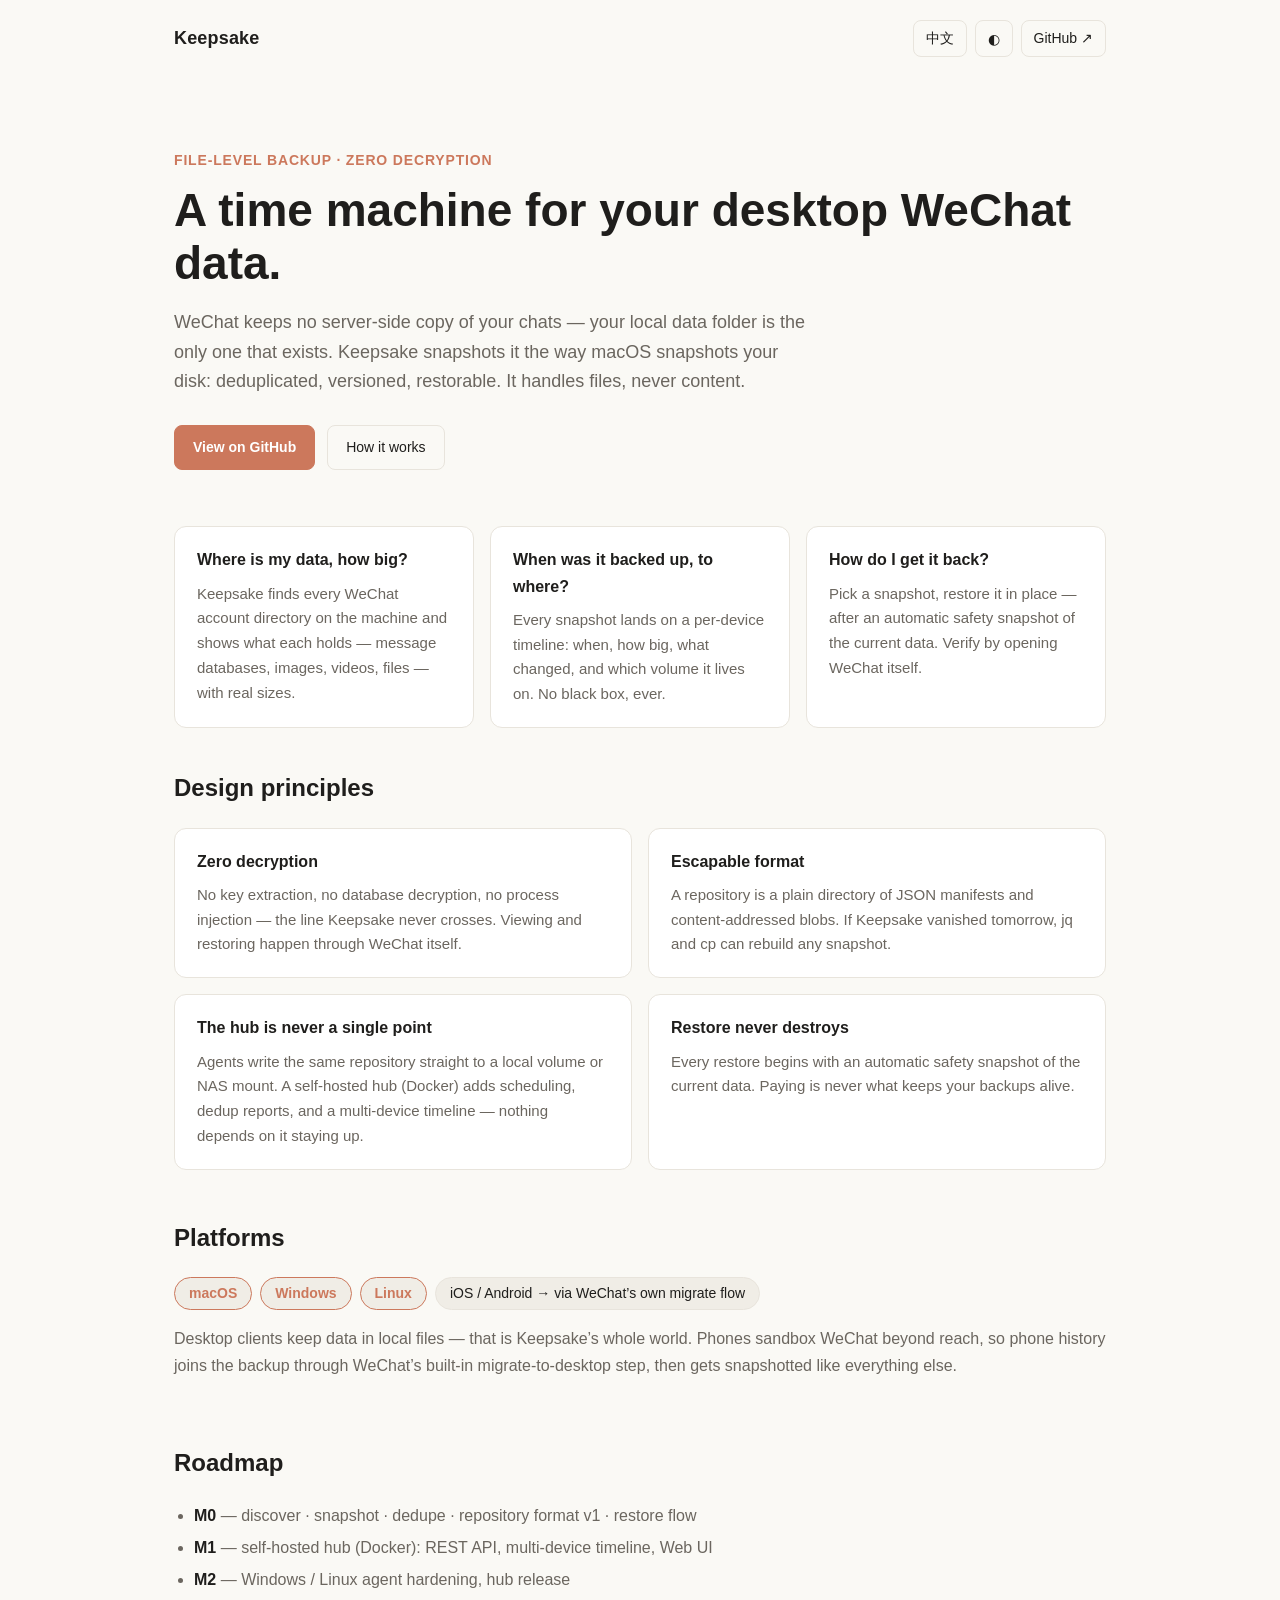
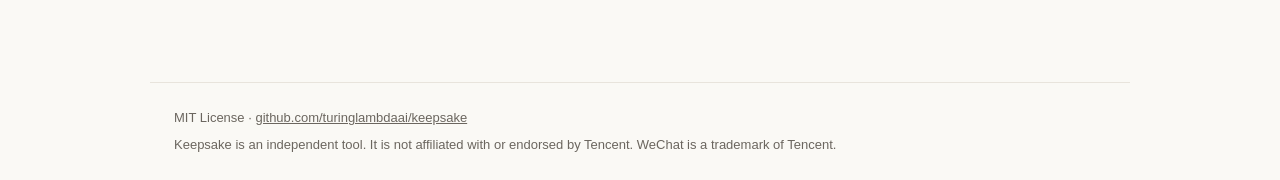
==== site/index.html @ c339af0c "M0 core: content-addressed snapshot engine, repo format v1, docs, site - Agent CLI: discover / snaps" ====
<!DOCTYPE html>
<html lang="en">
<head>
<meta charset="utf-8">
<meta name="viewport" content="width=device-width, initial-scale=1">
<title>Keepsake — a time machine for your desktop WeChat data</title>
<meta name="description" content="Snapshot, deduplicate, and restore your desktop WeChat data — file-level only, zero decryption. Self-hosted, escapable format.">
<link rel="stylesheet" href="styles.css">
<script>
  // Apply stored theme before first paint to avoid a flash.
  (function () {
    var t = localStorage.getItem('keepsake-theme');
    if (!t) t = matchMedia('(prefers-color-scheme: dark)').matches ? 'dark' : 'light';
    document.documentElement.dataset.theme = t;
    var l = localStorage.getItem('keepsake-lang');
    if (!l) l = (navigator.language || 'en').toLowerCase().startsWith('zh') ? 'zh' : 'en';
    document.documentElement.lang = l === 'zh' ? 'zh-CN' : 'en';
  })();
</script>
</head>
<body>
<header class="top">
  <div class="wordmark">Keepsake</div>
  <nav>
    <button class="ghost" id="lang-btn" aria-label="Switch language">中文</button>
    <button class="ghost" id="theme-btn" aria-label="Toggle theme">◐</button>
    <a class="ghost" href="https://github.com/turinglambdaai/keepsake" target="_blank" rel="noopener">GitHub ↗</a>
  </nav>
</header>

<main>
  <section class="hero">
    <p class="kicker" data-i18n="kicker">file-level backup · zero decryption</p>
    <h1 data-i18n="hero-title">A time machine for your desktop WeChat data.</h1>
    <p class="lede" data-i18n="hero-lede">
      WeChat keeps no server-side copy of your chats — your local data folder is
      the only one that exists. Keepsake snapshots it the way macOS snapshots your
      disk: deduplicated, versioned, restorable. It handles files, never content.
    </p>
    <div class="cta">
      <a class="primary" href="https://github.com/turinglambdaai/keepsake" data-i18n="cta-github">View on GitHub</a>
      <a class="secondary" href="#how" data-i18n="cta-how">How it works</a>
    </div>
  </section>

  <section class="grid three">
    <div class="card">
      <h3 data-i18n="q1-title">Where is my data, how big?</h3>
      <p data-i18n="q1-body">Keepsake finds every WeChat account directory on the machine and
      shows what each holds — message databases, images, videos, files — with real sizes.</p>
    </div>
    <div class="card">
      <h3 data-i18n="q2-title">When was it backed up, to where?</h3>
      <p data-i18n="q2-body">Every snapshot lands on a per-device timeline: when, how big,
      what changed, and which volume it lives on. No black box, ever.</p>
    </div>
    <div class="card">
      <h3 data-i18n="q3-title">How do I get it back?</h3>
      <p data-i18n="q3-body">Pick a snapshot, restore it in place — after an automatic safety
      snapshot of the current data. Verify by opening WeChat itself.</p>
    </div>
  </section>

  <section id="how" class="prose">
    <h2 data-i18n="principles-title">Design principles</h2>
    <div class="grid two">
      <div class="card">
        <h3 data-i18n="p1-title">Zero decryption</h3>
        <p data-i18n="p1-body">No key extraction, no database decryption, no process
        injection — the line Keepsake never crosses. Viewing and restoring happen
        through WeChat itself.</p>
      </div>
      <div class="card">
        <h3 data-i18n="p2-title">Escapable format</h3>
        <p data-i18n="p2-body">A repository is a plain directory of JSON manifests and
        content-addressed blobs. If Keepsake vanished tomorrow, <code>jq</code> and
        <code>cp</code> can rebuild any snapshot.</p>
      </div>
      <div class="card">
        <h3 data-i18n="p3-title">The hub is never a single point</h3>
        <p data-i18n="p3-body">Agents write the same repository straight to a local volume
        or NAS mount. A self-hosted hub (Docker) adds scheduling, dedup reports, and a
        multi-device timeline — nothing depends on it staying up.</p>
      </div>
      <div class="card">
        <h3 data-i18n="p4-title">Restore never destroys</h3>
        <p data-i18n="p4-body">Every restore begins with an automatic safety snapshot of
        the current data. Paying is never what keeps your backups alive.</p>
      </div>
    </div>
  </section>

  <section class="prose">
    <h2 data-i18n="platforms-title">Platforms</h2>
    <p class="platform-row">
      <span class="chip ok">macOS</span>
      <span class="chip ok">Windows</span>
      <span class="chip ok">Linux</span>
      <span class="chip" data-i18n="chip-phone">iOS / Android → via WeChat's own migrate flow</span>
    </p>
    <p class="muted" data-i18n="platforms-body">
      Desktop clients keep data in local files — that is Keepsake's whole world.
      Phones sandbox WeChat beyond reach, so phone history joins the backup through
      WeChat's built-in migrate-to-desktop step, then gets snapshotted like everything else.
    </p>
  </section>

  <section class="prose">
    <h2 data-i18n="roadmap-title">Roadmap</h2>
    <ul>
      <li><strong>M0</strong> — <span data-i18n="rm0">discover · snapshot · dedupe · repository format v1 · restore flow</span></li>
      <li><strong>M1</strong> — <span data-i18n="rm1">self-hosted hub (Docker): REST API, multi-device timeline, Web UI</span></li>
      <li><strong>M2</strong> — <span data-i18n="rm2">Windows / Linux agent hardening, hub release</span></li>
    </ul>
  </section>
</main>

<footer>
  <span>MIT License · <a href="https://github.com/turinglambdaai/keepsake">github.com/turinglambdaai/keepsake</a></span>
  <span data-i18n="footer-note">Keepsake is an independent tool. It is not affiliated with or endorsed by Tencent. WeChat is a trademark of Tencent.</span>
</footer>

<script>
(function () {
  var I18N = {
    en: {
      'kicker': 'file-level backup · zero decryption',
      'hero-title': 'A time machine for your desktop WeChat data.',
      'hero-lede': "WeChat keeps no server-side copy of your chats — your local data folder is the only one that exists. Keepsake snapshots it the way macOS snapshots your disk: deduplicated, versioned, restorable. It handles files, never content.",
      'cta-github': 'View on GitHub',
      'cta-how': 'How it works',
      'q1-title': 'Where is my data, how big?',
      'q1-body': 'Keepsake finds every WeChat account directory on the machine and shows what each holds — message databases, images, videos, files — with real sizes.',
      'q2-title': 'When was it backed up, to where?',
      'q2-body': 'Every snapshot lands on a per-device timeline: when, how big, what changed, and which volume it lives on. No black box, ever.',
      'q3-title': 'How do I get it back?',
      'q3-body': 'Pick a snapshot, restore it in place — after an automatic safety snapshot of the current data. Verify by opening WeChat itself.',
      'principles-title': 'Design principles',
      'p1-title': 'Zero decryption',
      'p1-body': 'No key extraction, no database decryption, no process injection — the line Keepsake never crosses. Viewing and restoring happen through WeChat itself.',
      'p2-title': 'Escapable format',
      'p2-body': 'A repository is a plain directory of JSON manifests and content-addressed blobs. If Keepsake vanished tomorrow, jq and cp can rebuild any snapshot.',
      'p3-title': 'The hub is never a single point',
      'p3-body': 'Agents write the same repository straight to a local volume or NAS mount. A self-hosted hub (Docker) adds scheduling, dedup reports, and a multi-device timeline — nothing depends on it staying up.',
      'p4-title': 'Restore never destroys',
      'p4-body': 'Every restore begins with an automatic safety snapshot of the current data. Paying is never what keeps your backups alive.',
      'platforms-title': 'Platforms',
      'chip-phone': 'iOS / Android → via WeChat\u2019s own migrate flow',
      'platforms-body': 'Desktop clients keep data in local files — that is Keepsake\u2019s whole world. Phones sandbox WeChat beyond reach, so phone history joins the backup through WeChat\u2019s built-in migrate-to-desktop step, then gets snapshotted like everything else.',
      'roadmap-title': 'Roadmap',
      'rm0': 'discover · snapshot · dedupe · repository format v1 · restore flow',
      'rm1': 'self-hosted hub (Docker): REST API, multi-device timeline, Web UI',
      'rm2': 'Windows / Linux agent hardening, hub release',
      'footer-note': 'Keepsake is an independent tool. It is not affiliated with or endorsed by Tencent. WeChat is a trademark of Tencent.'
    },
    zh: {
      'kicker': '文件级备份 · 零解密',
      'hero-title': '桌面微信数据的时光机。',
      'hero-lede': '微信不在服务器上保存聊天记录——你本地的数据目录就是世上唯一一份。Keepsake 像 macOS 给磁盘拍快照那样给它拍快照：去重、多版本、可恢复。只处理文件，不碰内容。',
      'cta-github': '前往 GitHub',
      'cta-how': '工作原理',
      'q1-title': '数据在哪、有多大？',
      'q1-body': 'Keepsake 找到本机每一个微信账号目录，告诉你各有什么——消息库、图片、视频、文件——和真实大小。',
      'q2-title': '备份了吗、到哪了？',
      'q2-body': '每份快照落在按设备划分的时间线上：何时、多大、变了什么、存在哪块盘。永远是明账。',
      'q3-title': '怎么找回来？',
      'q3-body': '选一份快照原位恢复——动手前自动先给当前数据拍一份保险快照。恢复结果打开微信本体验收。',
      'principles-title': '设计原则',
      'p1-title': '零解密',
      'p1-body': '不提取密钥、不解密数据库、不注入进程——这条线永远不碰。查看与恢复都走微信本体。',
      'p2-title': '可逃生的格式',
      'p2-body': '仓库就是一个平铺目录：JSON manifest + 内容寻址的 blob。就算项目明天消失，jq 和 cp 也能拼回任何一份快照。',
      'p3-title': 'Hub 永远不是单点',
      'p3-body': 'Agent 可以把同样的仓库直接写到本地卷或 NAS 挂载；自托管 hub（Docker）只增加调度、去重报告和多设备时间线——什么都不依赖它活着。',
      'p4-title': '恢复永不破坏',
      'p4-body': '每次恢复都以当前数据的自动保险快照开场。付费从来不是备份活着的前提。',
      'platforms-title': '平台',
      'chip-phone': 'iOS / Android → 经微信自带迁移进入桌面端',
      'platforms-body': '桌面版微信的数据在本地文件里——这就是 Keepsake 的全部世界。手机端被沙盒锁住够不着：手机历史通过微信自带的「迁移到电脑」进入桌面端，再被同样地快照。',
      'roadmap-title': '路线图',
      'rm0': '发现 · 快照 · 去重 · 仓库格式 v1 · 恢复流',
      'rm1': '自托管 hub（Docker）：REST API、多设备时间线、Web UI',
      'rm2': 'Windows / Linux agent 加固、hub 发布',
      'footer-note': 'Keepsake 是独立工具，与腾讯无关、未获其认可。WeChat 是腾讯的商标。'
    }
  };

  function setLang(lang) {
    document.documentElement.lang = lang === 'zh' ? 'zh-CN' : 'en';
    var dict = I18N[lang];
    document.querySelectorAll('[data-i18n]').forEach(function (el) {
      var key = el.getAttribute('data-i18n');
      if (dict[key]) el.textContent = dict[key];
    });
    document.getElementById('lang-btn').textContent = lang === 'zh' ? 'EN' : '中文';
    localStorage.setItem('keepsake-lang', lang);
  }

  document.getElementById('lang-btn').addEventListener('click', function () {
    setLang(document.documentElement.lang === 'zh-CN' ? 'en' : 'zh');
  });

  document.getElementById('theme-btn').addEventListener('click', function () {
    var next = document.documentElement.dataset.theme === 'dark' ? 'light' : 'dark';
    document.documentElement.dataset.theme = next;
    localStorage.setItem('keepsake-theme', next);
  });

  setLang(document.documentElement.lang === 'zh-CN' ? 'zh' : 'en');
})();
</script>
</body>
</html>
---- site/styles.css ----
/* Keepsake — Anthropic-inspired warm palette, light & dark, zero dependencies. */
:root {
  --bg: #faf9f5;
  --bg-card: #ffffff;
  --text: #1f1e1c;
  --muted: #6b665f;
  --accent: #cc785c;
  --accent-ink: #ffffff;
  --border: #e8e4dc;
  --chip-bg: #f0ede6;
}
:root[data-theme="dark"] {
  --bg: #1b1a18;
  --bg-card: #24221f;
  --text: #ece9e2;
  --muted: #a6a099;
  --accent: #d08a6e;
  --accent-ink: #1b1a18;
  --border: #35322d;
  --chip-bg: #2e2b27;
}

* { box-sizing: border-box; }
html { scroll-behavior: smooth; }
body {
  margin: 0;
  background: var(--bg);
  color: var(--text);
  font: 16px/1.65 ui-sans-serif, -apple-system, "PingFang SC", "Segoe UI", sans-serif;
  -webkit-font-smoothing: antialiased;
}
main { max-width: 980px; margin: 0 auto; padding: 0 24px 64px; }

.top {
  max-width: 980px;
  margin: 0 auto;
  padding: 20px 24px;
  display: flex;
  justify-content: space-between;
  align-items: center;
}
.wordmark { font-weight: 700; letter-spacing: 0.01em; font-size: 18px; }
.top nav { display: flex; gap: 8px; }

.ghost, .primary, .secondary {
  border-radius: 8px;
  text-decoration: none;
  font-size: 14px;
  cursor: pointer;
}
.ghost {
  border: 1px solid var(--border);
  background: transparent;
  color: var(--text);
  padding: 6px 12px;
}
.ghost:hover { background: var(--chip-bg); }

.hero { padding: 72px 0 56px; }
.kicker {
  color: var(--accent);
  font-weight: 600;
  font-size: 14px;
  letter-spacing: 0.06em;
  text-transform: uppercase;
  margin: 0 0 12px;
}
h1 { font-size: clamp(32px, 5vw, 46px); line-height: 1.15; margin: 0 0 18px; }
.lede { max-width: 640px; font-size: 18px; color: var(--muted); margin: 0 0 28px; }
.cta { display: flex; gap: 12px; flex-wrap: wrap; }
.primary {
  background: var(--accent);
  color: var(--accent-ink);
  border: 1px solid var(--accent);
  padding: 10px 18px;
  font-weight: 600;
}
.secondary {
  border: 1px solid var(--border);
  color: var(--text);
  padding: 10px 18px;
}
.secondary:hover { background: var(--chip-bg); }

.grid { display: grid; gap: 16px; }
.three { grid-template-columns: repeat(auto-fit, minmax(260px, 1fr)); }
.two { grid-template-columns: repeat(auto-fit, minmax(320px, 1fr)); }

.card {
  background: var(--bg-card);
  border: 1px solid var(--border);
  border-radius: 12px;
  padding: 20px 22px;
}
.card h3 { margin: 0 0 8px; font-size: 16px; }
.card p { margin: 0; color: var(--muted); font-size: 15px; }

.prose { padding: 40px 0 8px; }
.prose h2 { font-size: 24px; margin: 0 0 20px; }
.prose ul { padding-left: 20px; }
.prose li { margin: 6px 0; color: var(--muted); }
.prose li strong { color: var(--text); }
code {
  background: var(--chip-bg);
  border-radius: 4px;
  padding: 1px 5px;
  font-size: 0.9em;
}

.platform-row { display: flex; gap: 8px; flex-wrap: wrap; margin: 0 0 12px; }
.chip {
  border: 1px solid var(--border);
  background: var(--chip-bg);
  border-radius: 999px;
  padding: 4px 14px;
  font-size: 14px;
}
.chip.ok { border-color: var(--accent); color: var(--accent); font-weight: 600; }
.muted { color: var(--muted); }

footer {
  max-width: 980px;
  margin: 0 auto;
  padding: 24px;
  border-top: 1px solid var(--border);
  display: flex;
  flex-direction: column;
  gap: 6px;
  color: var(--muted);
  font-size: 13px;
}
footer a { color: inherit; }
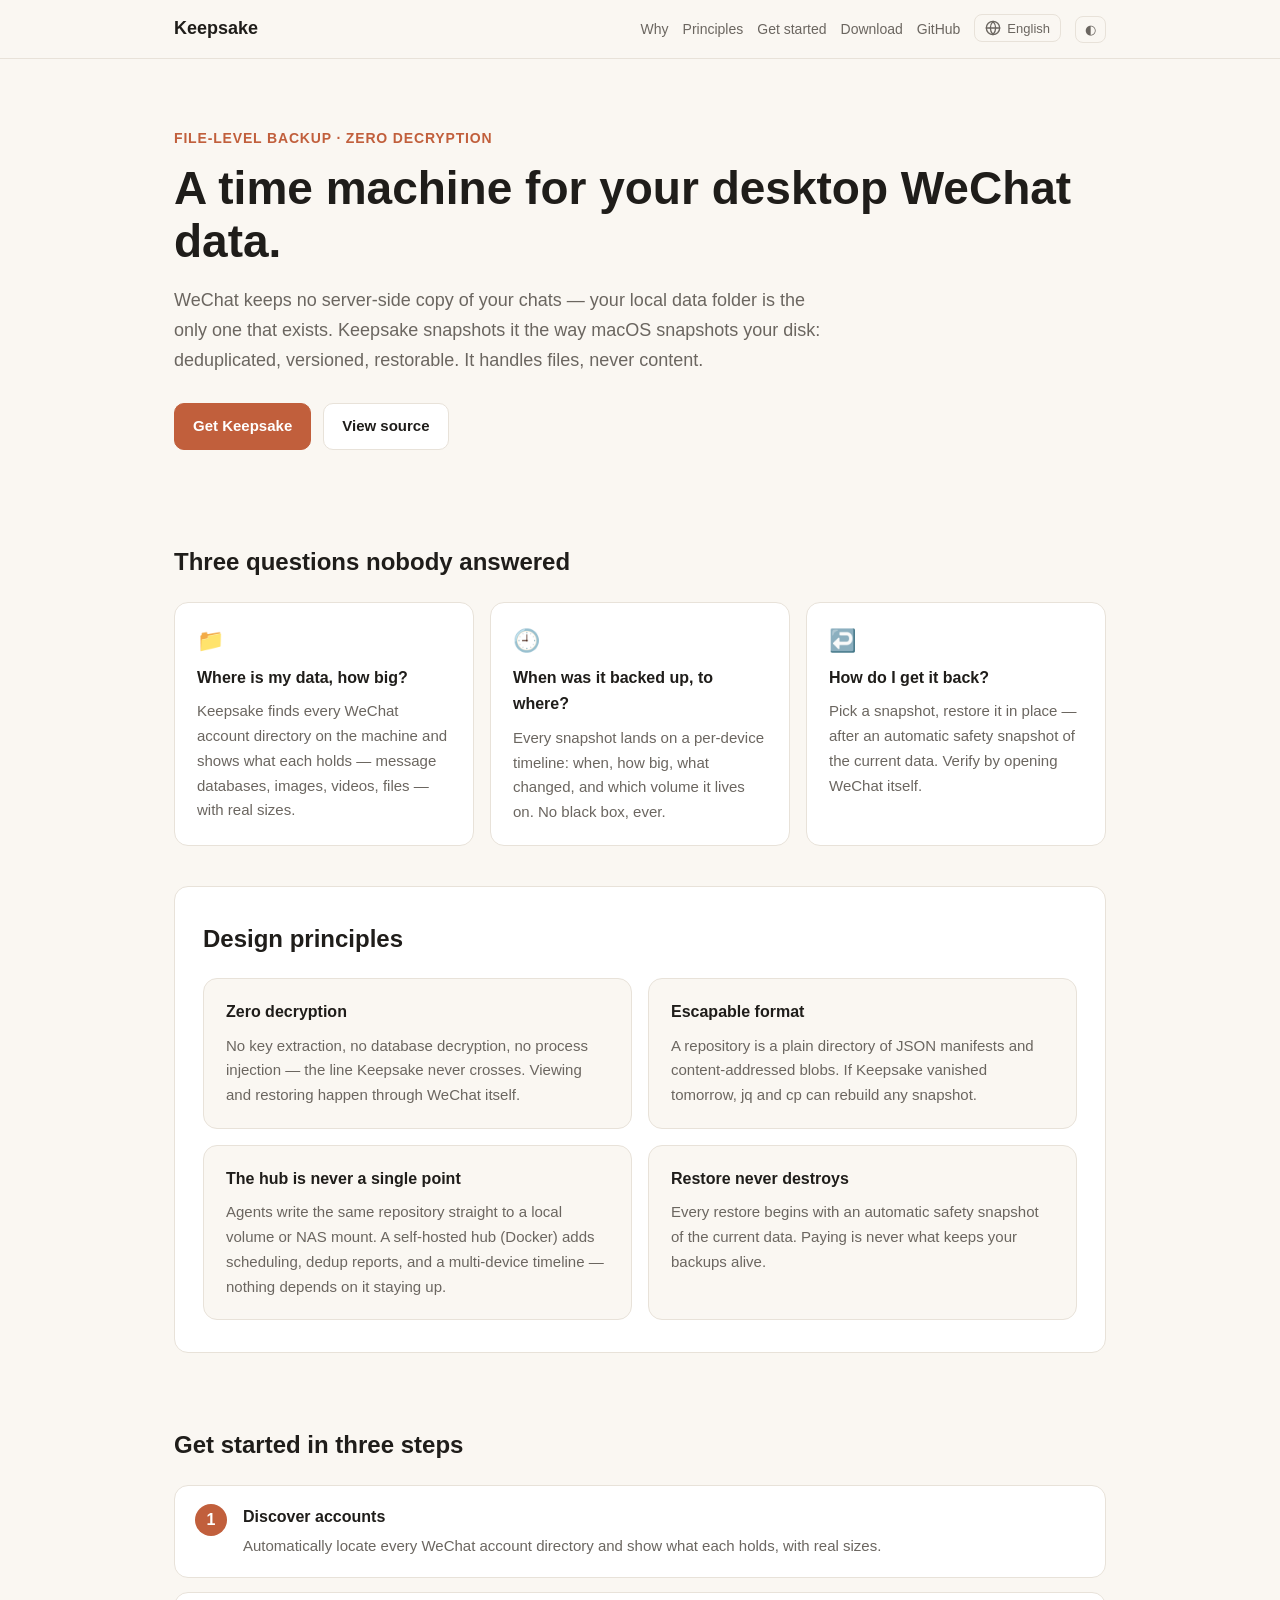
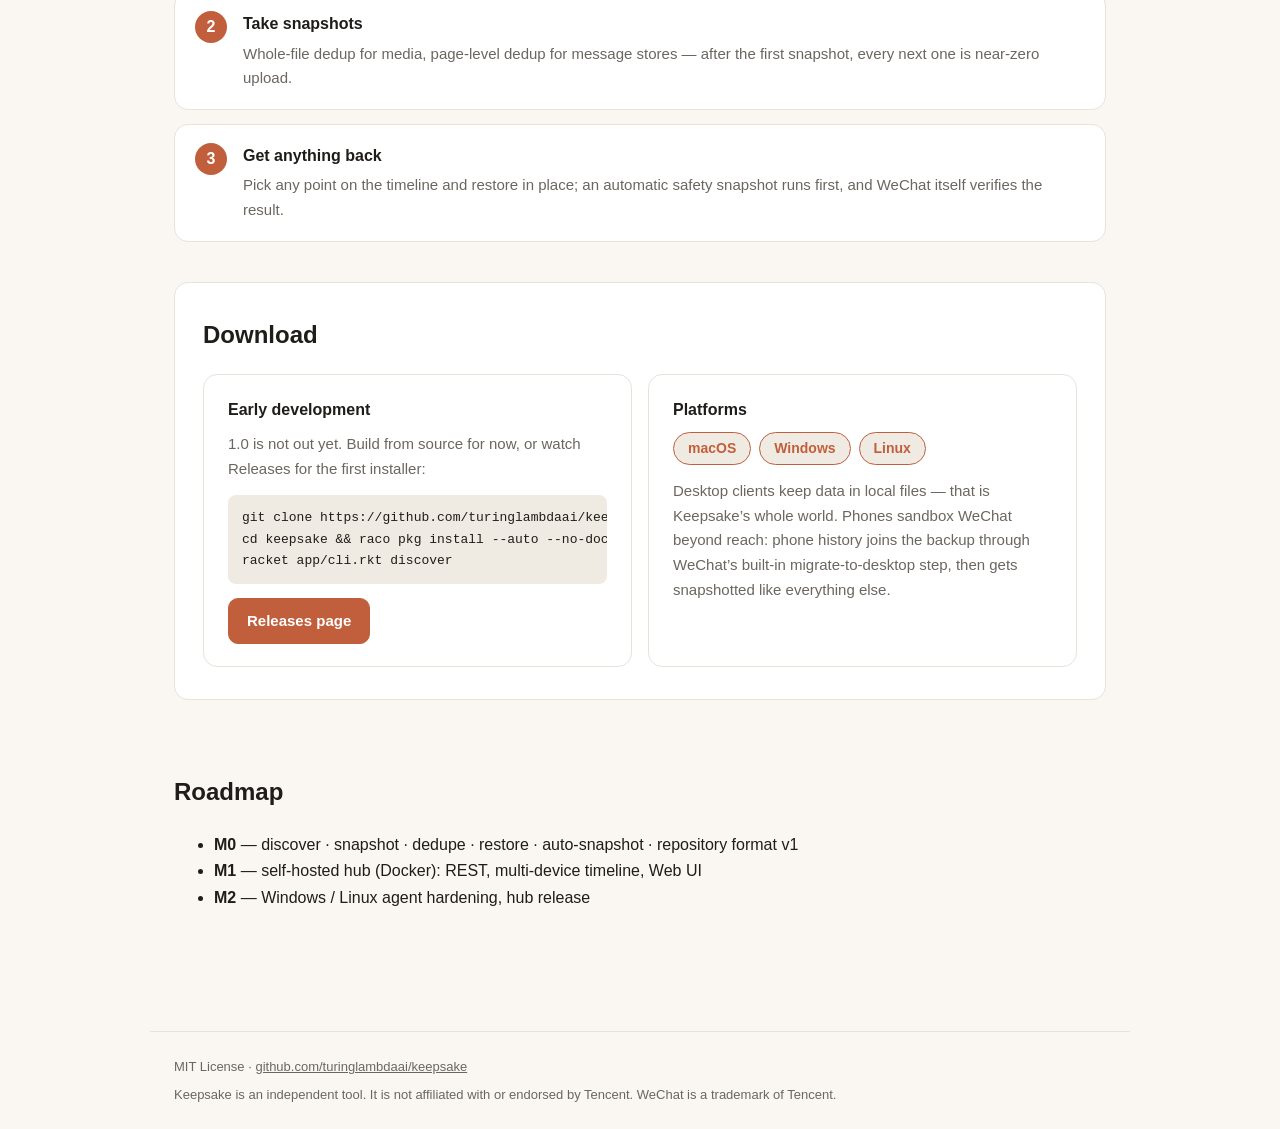
==== commit b4d87181: "Site: align with the product-line homepage convention Learned from payback/podlens: top nav with anc" ====
--- a/site/index.html
+++ b/site/index.html
@@ -1,134 +1,183 @@
 <!DOCTYPE html>
-<html lang="en">
+<html lang="zh">
 <head>
 <meta charset="utf-8">
 <meta name="viewport" content="width=device-width, initial-scale=1">
-<title>Keepsake — a time machine for your desktop WeChat data</title>
-<meta name="description" content="Snapshot, deduplicate, and restore your desktop WeChat data — file-level only, zero decryption. Self-hosted, escapable format.">
+<title>Keepsake — 桌面微信数据的时光机</title>
+<meta name="description" content="Keepsake: 给微信账号目录拍内容寻址的增量快照，任意时点一键恢复。零解密、只碰文件，查看与恢复走微信本体。macOS / Windows / Linux。">
 <link rel="stylesheet" href="styles.css">
 <script>
-  // Apply stored theme before first paint to avoid a flash.
   (function () {
     var t = localStorage.getItem('keepsake-theme');
     if (!t) t = matchMedia('(prefers-color-scheme: dark)').matches ? 'dark' : 'light';
     document.documentElement.dataset.theme = t;
     var l = localStorage.getItem('keepsake-lang');
-    if (!l) l = (navigator.language || 'en').toLowerCase().startsWith('zh') ? 'zh' : 'en';
+    if (!l) l = (navigator.language || 'zh').toLowerCase().startsWith('zh') ? 'zh' : 'en';
     document.documentElement.lang = l === 'zh' ? 'zh-CN' : 'en';
   })();
 </script>
 </head>
 <body>
-<header class="top">
-  <div class="wordmark">Keepsake</div>
-  <nav>
-    <button class="ghost" id="lang-btn" aria-label="Switch language">中文</button>
-    <button class="ghost" id="theme-btn" aria-label="Toggle theme">◐</button>
-    <a class="ghost" href="https://github.com/turinglambdaai/keepsake" target="_blank" rel="noopener">GitHub ↗</a>
-  </nav>
+<header class="nav">
+  <div class="nav-inner">
+    <a class="brand" href="#">Keepsake</a>
+    <nav class="nav-links">
+      <a href="#questions" data-i18n="nav.questions">为什么需要</a>
+      <a href="#principles" data-i18n="nav.principles">设计原则</a>
+      <a href="#start" data-i18n="nav.start">三步开始</a>
+      <a href="#download" data-i18n="nav.download">下载</a>
+      <a href="https://github.com/turinglambdaai/keepsake" data-i18n="nav.github">GitHub</a>
+      <div class="lang-dropdown-wrapper">
+        <button class="lang-btn" type="button" aria-label="Switch language">
+          <svg width="16" height="16" viewBox="0 0 24 24" fill="none" stroke="currentColor" stroke-width="2" stroke-linecap="round" stroke-linejoin="round"><circle cx="12" cy="12" r="10"></circle><line x1="2" y1="12" x2="22" y2="12"></line><path d="M12 2a15.3 15.3 0 0 1 4 10 15.3 15.3 0 0 1-4 10 15.3 15.3 0 0 1-4-10 15.3 15.3 0 0 1 4-10z"></path></svg>
+          <span id="current-lang-label">English</span>
+        </button>
+        <ul class="lang-menu">
+          <li onclick="setLanguage('en')">English</li>
+          <li onclick="setLanguage('zh')">简体中文</li>
+        </ul>
+      </div>
+      <button class="theme-btn" id="theme-btn" aria-label="Toggle theme">◐</button>
+    </nav>
+  </div>
 </header>
 
 <main>
   <section class="hero">
-    <p class="kicker" data-i18n="kicker">file-level backup · zero decryption</p>
-    <h1 data-i18n="hero-title">A time machine for your desktop WeChat data.</h1>
+    <p class="kicker" data-i18n="kicker">文件级备份 · 零解密</p>
+    <h1 data-i18n="hero-title">桌面微信数据的时光机。</h1>
     <p class="lede" data-i18n="hero-lede">
-      WeChat keeps no server-side copy of your chats — your local data folder is
-      the only one that exists. Keepsake snapshots it the way macOS snapshots your
-      disk: deduplicated, versioned, restorable. It handles files, never content.
+      微信不在服务器上保存聊天记录——你本地的数据目录就是世上唯一一份。
+      Keepsake 像 macOS 给磁盘拍快照那样给它拍快照：去重、多版本、可恢复。
+      只处理文件，不碰内容。
     </p>
     <div class="cta">
-      <a class="primary" href="https://github.com/turinglambdaai/keepsake" data-i18n="cta-github">View on GitHub</a>
-      <a class="secondary" href="#how" data-i18n="cta-how">How it works</a>
-    </div>
-  </section>
-
-  <section class="grid three">
-    <div class="card">
-      <h3 data-i18n="q1-title">Where is my data, how big?</h3>
-      <p data-i18n="q1-body">Keepsake finds every WeChat account directory on the machine and
-      shows what each holds — message databases, images, videos, files — with real sizes.</p>
-    </div>
-    <div class="card">
-      <h3 data-i18n="q2-title">When was it backed up, to where?</h3>
-      <p data-i18n="q2-body">Every snapshot lands on a per-device timeline: when, how big,
-      what changed, and which volume it lives on. No black box, ever.</p>
-    </div>
-    <div class="card">
-      <h3 data-i18n="q3-title">How do I get it back?</h3>
-      <p data-i18n="q3-body">Pick a snapshot, restore it in place — after an automatic safety
-      snapshot of the current data. Verify by opening WeChat itself.</p>
-    </div>
-  </section>
-
-  <section id="how" class="prose">
-    <h2 data-i18n="principles-title">Design principles</h2>
+      <a class="btn btn-primary" href="#download" data-i18n="hero.download">获取 Keepsake</a>
+      <a class="btn btn-secondary" href="https://github.com/turinglambdaai/keepsake" data-i18n="hero.source">查看源码</a>
+    </div>
+  </section>
+
+  <section id="questions" class="section">
+    <h2 data-i18n="questions-title">三个一直没人回答的问题</h2>
+    <div class="grid three">
+      <div class="card">
+        <div class="card-icon">📁</div>
+        <h3 data-i18n="q1-title">数据在哪、有多大？</h3>
+        <p data-i18n="q1-body">Keepsake 找到本机每一个微信账号目录，告诉你各有什么——消息库、图片、视频、文件——和真实大小。</p>
+      </div>
+      <div class="card">
+        <div class="card-icon">🕘</div>
+        <h3 data-i18n="q2-title">备份了吗、到哪了？</h3>
+        <p data-i18n="q2-body">每份快照落在按设备划分的时间线上：何时、多大、变了什么、存在哪块盘。永远是明账。</p>
+      </div>
+      <div class="card">
+        <div class="card-icon">↩️</div>
+        <h3 data-i18n="q3-title">怎么找回来？</h3>
+        <p data-i18n="q3-body">选一份快照原位恢复——动手前自动先给当前数据拍一份保险快照。恢复结果打开微信本体验收。</p>
+      </div>
+    </div>
+  </section>
+
+  <section id="principles" class="section alt">
+    <h2 data-i18n="principles-title">设计原则</h2>
     <div class="grid two">
       <div class="card">
-        <h3 data-i18n="p1-title">Zero decryption</h3>
-        <p data-i18n="p1-body">No key extraction, no database decryption, no process
-        injection — the line Keepsake never crosses. Viewing and restoring happen
-        through WeChat itself.</p>
-      </div>
-      <div class="card">
-        <h3 data-i18n="p2-title">Escapable format</h3>
-        <p data-i18n="p2-body">A repository is a plain directory of JSON manifests and
-        content-addressed blobs. If Keepsake vanished tomorrow, <code>jq</code> and
-        <code>cp</code> can rebuild any snapshot.</p>
-      </div>
-      <div class="card">
-        <h3 data-i18n="p3-title">The hub is never a single point</h3>
-        <p data-i18n="p3-body">Agents write the same repository straight to a local volume
-        or NAS mount. A self-hosted hub (Docker) adds scheduling, dedup reports, and a
-        multi-device timeline — nothing depends on it staying up.</p>
-      </div>
-      <div class="card">
-        <h3 data-i18n="p4-title">Restore never destroys</h3>
-        <p data-i18n="p4-body">Every restore begins with an automatic safety snapshot of
-        the current data. Paying is never what keeps your backups alive.</p>
-      </div>
-    </div>
-  </section>
-
-  <section class="prose">
-    <h2 data-i18n="platforms-title">Platforms</h2>
-    <p class="platform-row">
-      <span class="chip ok">macOS</span>
-      <span class="chip ok">Windows</span>
-      <span class="chip ok">Linux</span>
-      <span class="chip" data-i18n="chip-phone">iOS / Android → via WeChat's own migrate flow</span>
-    </p>
-    <p class="muted" data-i18n="platforms-body">
-      Desktop clients keep data in local files — that is Keepsake's whole world.
-      Phones sandbox WeChat beyond reach, so phone history joins the backup through
-      WeChat's built-in migrate-to-desktop step, then gets snapshotted like everything else.
-    </p>
-  </section>
-
-  <section class="prose">
-    <h2 data-i18n="roadmap-title">Roadmap</h2>
+        <h3 data-i18n="p1-title">零解密</h3>
+        <p data-i18n="p1-body">不提取密钥、不解密数据库、不注入进程——这条线永远不碰。查看与恢复都走微信本体。</p>
+      </div>
+      <div class="card">
+        <h3 data-i18n="p2-title">可逃生的格式</h3>
+        <p data-i18n="p2-body">仓库就是一个平铺目录：JSON manifest + 内容寻址的 blob。就算项目明天消失，jq 和 cp 也能拼回任何一份快照。</p>
+      </div>
+      <div class="card">
+        <h3 data-i18n="p3-title">Hub 永远不是单点</h3>
+        <p data-i18n="p3-body">Agent 可以把同样的仓库直接写到本地卷或 NAS 挂载；自托管 hub（Docker）只增加调度、去重报告和多设备时间线——什么都不依赖它活着。</p>
+      </div>
+      <div class="card">
+        <h3 data-i18n="p4-title">恢复永不破坏</h3>
+        <p data-i18n="p4-body">每次恢复都以当前数据的自动保险快照开场。付费从来不是备份活着的前提。</p>
+      </div>
+    </div>
+  </section>
+
+  <section id="start" class="section">
+    <h2 data-i18n="start-title">三步开始</h2>
+    <div class="steps">
+      <div class="step">
+        <div class="step-num">1</div>
+        <div>
+          <h3 data-i18n="s1-title">发现账号</h3>
+          <p data-i18n="s1-body">自动定位本机所有微信账号目录，列出各自的数据构成与真实大小。</p>
+        </div>
+      </div>
+      <div class="step">
+        <div class="step-num">2</div>
+        <div>
+          <h3 data-i18n="s2-title">拍快照</h3>
+          <p data-i18n="s2-body">媒体整文件去重、消息库按页去重——第一次之后，每次快照近乎零上传。</p>
+        </div>
+      </div>
+      <div class="step">
+        <div class="step-num">3</div>
+        <div>
+          <h3 data-i18n="s3-title">随时找回</h3>
+          <p data-i18n="s3-body">从时间线选任意时点一键恢复；恢复前自动保险，打开微信即可验收。</p>
+        </div>
+      </div>
+    </div>
+  </section>
+
+  <section id="download" class="section alt">
+    <h2 data-i18n="download-title">下载</h2>
+    <div class="dl-grid">
+      <div class="dl-card">
+        <h3 data-i18n="dl-soon-title">早期开发中</h3>
+        <p data-i18n="dl-soon-body">1.0 尚未发布。先从源码构建，或 Watch Releases 等首个安装包：</p>
+        <div class="code">git clone https://github.com/turinglambdaai/keepsake
+cd keepsake && raco pkg install --auto --no-docs crypto
+racket app/cli.rkt discover</div>
+        <a class="btn btn-primary" href="https://github.com/turinglambdaai/keepsake/releases" data-i18n="dl-releases">Releases 页面</a>
+      </div>
+      <div class="dl-card">
+        <h3 data-i18n="dl-platforms-title">平台</h3>
+        <p class="platform-row">
+          <span class="chip ok">macOS</span>
+          <span class="chip ok">Windows</span>
+          <span class="chip ok">Linux</span>
+        </p>
+        <p class="muted" data-i18n="dl-platforms-body">
+          手机端被平台沙盒锁住：手机历史通过微信自带的「迁移到电脑」进入桌面端后，再被快照覆盖。
+        </p>
+      </div>
+    </div>
+  </section>
+
+  <section class="section">
+    <h2 data-i18n="roadmap-title">路线图</h2>
     <ul>
-      <li><strong>M0</strong> — <span data-i18n="rm0">discover · snapshot · dedupe · repository format v1 · restore flow</span></li>
-      <li><strong>M1</strong> — <span data-i18n="rm1">self-hosted hub (Docker): REST API, multi-device timeline, Web UI</span></li>
-      <li><strong>M2</strong> — <span data-i18n="rm2">Windows / Linux agent hardening, hub release</span></li>
+      <li><strong>M0</strong> — <span data-i18n="rm0">发现 · 快照 · 去重 · 恢复 · 自动快照 · 仓库格式 v1</span></li>
+      <li><strong>M1</strong> — <span data-i18n="rm1">自托管 hub（Docker）：REST、多设备时间线、Web UI</span></li>
+      <li><strong>M2</strong> — <span data-i18n="rm2">Windows / Linux agent 加固、hub 发布</span></li>
     </ul>
   </section>
 </main>
 
 <footer>
   <span>MIT License · <a href="https://github.com/turinglambdaai/keepsake">github.com/turinglambdaai/keepsake</a></span>
-  <span data-i18n="footer-note">Keepsake is an independent tool. It is not affiliated with or endorsed by Tencent. WeChat is a trademark of Tencent.</span>
+  <span data-i18n="footer-note">Keepsake 是独立工具，与腾讯无关、未获其认可。WeChat 是腾讯的商标。</span>
 </footer>
 
 <script>
 (function () {
   var I18N = {
     en: {
+      'nav.questions': 'Why', 'nav.principles': 'Principles', 'nav.start': 'Get started',
+      'nav.download': 'Download', 'nav.github': 'GitHub',
       'kicker': 'file-level backup · zero decryption',
       'hero-title': 'A time machine for your desktop WeChat data.',
       'hero-lede': "WeChat keeps no server-side copy of your chats — your local data folder is the only one that exists. Keepsake snapshots it the way macOS snapshots your disk: deduplicated, versioned, restorable. It handles files, never content.",
-      'cta-github': 'View on GitHub',
-      'cta-how': 'How it works',
+      'hero.download': 'Get Keepsake', 'hero.source': 'View source',
+      'questions-title': 'Three questions nobody answered',
       'q1-title': 'Where is my data, how big?',
       'q1-body': 'Keepsake finds every WeChat account directory on the machine and shows what each holds — message databases, images, videos, files — with real sizes.',
       'q2-title': 'When was it backed up, to where?',
@@ -144,21 +193,33 @@
       'p3-body': 'Agents write the same repository straight to a local volume or NAS mount. A self-hosted hub (Docker) adds scheduling, dedup reports, and a multi-device timeline — nothing depends on it staying up.',
       'p4-title': 'Restore never destroys',
       'p4-body': 'Every restore begins with an automatic safety snapshot of the current data. Paying is never what keeps your backups alive.',
-      'platforms-title': 'Platforms',
-      'chip-phone': 'iOS / Android → via WeChat\u2019s own migrate flow',
-      'platforms-body': 'Desktop clients keep data in local files — that is Keepsake\u2019s whole world. Phones sandbox WeChat beyond reach, so phone history joins the backup through WeChat\u2019s built-in migrate-to-desktop step, then gets snapshotted like everything else.',
+      'start-title': 'Get started in three steps',
+      's1-title': 'Discover accounts',
+      's1-body': 'Automatically locate every WeChat account directory and show what each holds, with real sizes.',
+      's2-title': 'Take snapshots',
+      's2-body': 'Whole-file dedup for media, page-level dedup for message stores — after the first snapshot, every next one is near-zero upload.',
+      's3-title': 'Get anything back',
+      's3-body': 'Pick any point on the timeline and restore in place; an automatic safety snapshot runs first, and WeChat itself verifies the result.',
+      'download-title': 'Download',
+      'dl-soon-title': 'Early development',
+      'dl-soon-body': '1.0 is not out yet. Build from source for now, or watch Releases for the first installer:',
+      'dl-releases': 'Releases page',
+      'dl-platforms-title': 'Platforms',
+      'dl-platforms-body': 'Desktop clients keep data in local files — that is Keepsake\u2019s whole world. Phones sandbox WeChat beyond reach: phone history joins the backup through WeChat\u2019s built-in migrate-to-desktop step, then gets snapshotted like everything else.',
       'roadmap-title': 'Roadmap',
-      'rm0': 'discover · snapshot · dedupe · repository format v1 · restore flow',
-      'rm1': 'self-hosted hub (Docker): REST API, multi-device timeline, Web UI',
+      'rm0': 'discover · snapshot · dedupe · restore · auto-snapshot · repository format v1',
+      'rm1': 'self-hosted hub (Docker): REST, multi-device timeline, Web UI',
       'rm2': 'Windows / Linux agent hardening, hub release',
       'footer-note': 'Keepsake is an independent tool. It is not affiliated with or endorsed by Tencent. WeChat is a trademark of Tencent.'
     },
     zh: {
+      'nav.questions': '为什么需要', 'nav.principles': '设计原则', 'nav.start': '三步开始',
+      'nav.download': '下载', 'nav.github': 'GitHub',
       'kicker': '文件级备份 · 零解密',
       'hero-title': '桌面微信数据的时光机。',
       'hero-lede': '微信不在服务器上保存聊天记录——你本地的数据目录就是世上唯一一份。Keepsake 像 macOS 给磁盘拍快照那样给它拍快照：去重、多版本、可恢复。只处理文件，不碰内容。',
-      'cta-github': '前往 GitHub',
-      'cta-how': '工作原理',
+      'hero.download': '获取 Keepsake', 'hero.source': '查看源码',
+      'questions-title': '三个一直没人回答的问题',
       'q1-title': '数据在哪、有多大？',
       'q1-body': 'Keepsake 找到本机每一个微信账号目录，告诉你各有什么——消息库、图片、视频、文件——和真实大小。',
       'q2-title': '备份了吗、到哪了？',
@@ -174,12 +235,22 @@
       'p3-body': 'Agent 可以把同样的仓库直接写到本地卷或 NAS 挂载；自托管 hub（Docker）只增加调度、去重报告和多设备时间线——什么都不依赖它活着。',
       'p4-title': '恢复永不破坏',
       'p4-body': '每次恢复都以当前数据的自动保险快照开场。付费从来不是备份活着的前提。',
-      'platforms-title': '平台',
-      'chip-phone': 'iOS / Android → 经微信自带迁移进入桌面端',
-      'platforms-body': '桌面版微信的数据在本地文件里——这就是 Keepsake 的全部世界。手机端被沙盒锁住够不着：手机历史通过微信自带的「迁移到电脑」进入桌面端，再被同样地快照。',
+      'start-title': '三步开始',
+      's1-title': '发现账号',
+      's1-body': '自动定位本机所有微信账号目录，列出各自的数据构成与真实大小。',
+      's2-title': '拍快照',
+      's2-body': '媒体整文件去重、消息库按页去重——第一次之后，每次快照近乎零上传。',
+      's3-title': '随时找回',
+      's3-body': '从时间线选任意时点一键恢复；恢复前自动保险，打开微信即可验收。',
+      'download-title': '下载',
+      'dl-soon-title': '早期开发中',
+      'dl-soon-body': '1.0 尚未发布。先从源码构建，或 Watch Releases 等首个安装包：',
+      'dl-releases': 'Releases 页面',
+      'dl-platforms-title': '平台',
+      'dl-platforms-body': '手机端被平台沙盒锁住：手机历史通过微信自带的「迁移到电脑」进入桌面端后，再被快照覆盖。',
       'roadmap-title': '路线图',
-      'rm0': '发现 · 快照 · 去重 · 仓库格式 v1 · 恢复流',
-      'rm1': '自托管 hub（Docker）：REST API、多设备时间线、Web UI',
+      'rm0': '发现 · 快照 · 去重 · 恢复 · 自动快照 · 仓库格式 v1',
+      'rm1': '自托管 hub（Docker）：REST、多设备时间线、Web UI',
       'rm2': 'Windows / Linux agent 加固、hub 发布',
       'footer-note': 'Keepsake 是独立工具，与腾讯无关、未获其认可。WeChat 是腾讯的商标。'
     }
@@ -192,12 +263,15 @@
       var key = el.getAttribute('data-i18n');
       if (dict[key]) el.textContent = dict[key];
     });
-    document.getElementById('lang-btn').textContent = lang === 'zh' ? 'EN' : '中文';
+    document.getElementById('current-lang-label').textContent = lang === 'zh' ? '简体中文' : 'English';
     localStorage.setItem('keepsake-lang', lang);
   }
 
-  document.getElementById('lang-btn').addEventListener('click', function () {
-    setLang(document.documentElement.lang === 'zh-CN' ? 'en' : 'zh');
+  window.setLanguage = setLang;
+
+  document.querySelector('.lang-btn').addEventListener('click', function () {
+    var menu = document.querySelector('.lang-menu');
+    menu.classList.toggle('open');
   });
 
   document.getElementById('theme-btn').addEventListener('click', function () {
--- a/site/styles.css
+++ b/site/styles.css
@@ -1,22 +1,26 @@
-/* Keepsake — Anthropic-inspired warm palette, light & dark, zero dependencies. */
+/* Keepsake product site — shared warm palette aligned with the product
+   line (payback/taskly values), light & dark, zero dependencies. */
 :root {
-  --bg: #faf9f5;
-  --bg-card: #ffffff;
-  --text: #1f1e1c;
-  --muted: #6b665f;
-  --accent: #cc785c;
+  --bg: #faf7f2;
+  --surface: #ffffff;
+  --ink: #1f1d1a;
+  --muted: #6b6660;
+  --line: #e8e2d9;
+  --accent: #c15f3c;
+  --accent-soft: #f7e5dd;
   --accent-ink: #ffffff;
-  --border: #e8e4dc;
-  --chip-bg: #f0ede6;
+  --chip-bg: #f0ebe2;
+  --radius: 14px;
 }
 :root[data-theme="dark"] {
   --bg: #1b1a18;
-  --bg-card: #24221f;
-  --text: #ece9e2;
+  --surface: #24221f;
+  --ink: #ece9e2;
   --muted: #a6a099;
+  --line: #35322d;
   --accent: #d08a6e;
+  --accent-soft: #3a2d27;
   --accent-ink: #1b1a18;
-  --border: #35322d;
   --chip-bg: #2e2b27;
 }
 
@@ -25,81 +29,163 @@
 body {
   margin: 0;
   background: var(--bg);
-  color: var(--text);
+  color: var(--ink);
   font: 16px/1.65 ui-sans-serif, -apple-system, "PingFang SC", "Segoe UI", sans-serif;
   -webkit-font-smoothing: antialiased;
 }
 main { max-width: 980px; margin: 0 auto; padding: 0 24px 64px; }
 
-.top {
+/* ---- nav ---- */
+.nav { border-bottom: 1px solid var(--line); background: var(--bg); }
+.nav-inner {
   max-width: 980px;
   margin: 0 auto;
-  padding: 20px 24px;
+  padding: 14px 24px;
   display: flex;
   justify-content: space-between;
   align-items: center;
-}
-.wordmark { font-weight: 700; letter-spacing: 0.01em; font-size: 18px; }
-.top nav { display: flex; gap: 8px; }
-
-.ghost, .primary, .secondary {
+  gap: 12px;
+}
+.brand { font-weight: 700; font-size: 18px; color: var(--ink); text-decoration: none; }
+.nav-links { display: flex; align-items: center; gap: 14px; flex-wrap: wrap; }
+.nav-links a { color: var(--muted); text-decoration: none; font-size: 14px; }
+.nav-links a:hover { color: var(--accent); }
+
+.lang-dropdown-wrapper { position: relative; }
+.lang-btn {
+  display: inline-flex;
+  align-items: center;
+  gap: 6px;
+  border: 1px solid var(--line);
+  background: transparent;
+  color: var(--muted);
   border-radius: 8px;
-  text-decoration: none;
-  font-size: 14px;
+  padding: 5px 10px;
+  font-size: 13px;
   cursor: pointer;
 }
-.ghost {
-  border: 1px solid var(--border);
+.lang-menu {
+  display: none;
+  position: absolute;
+  right: 0;
+  margin: 6px 0 0;
+  padding: 4px;
+  list-style: none;
+  background: var(--surface);
+  border: 1px solid var(--line);
+  border-radius: 10px;
+  box-shadow: 0 6px 20px rgba(0,0,0,.08);
+  z-index: 5;
+}
+.lang-menu.open { display: block; }
+.lang-menu li { padding: 6px 14px; font-size: 13px; cursor: pointer; white-space: nowrap; }
+.lang-menu li:hover { background: var(--chip-bg); }
+
+.theme-btn {
+  border: 1px solid var(--line);
   background: transparent;
-  color: var(--text);
-  padding: 6px 12px;
-}
-.ghost:hover { background: var(--chip-bg); }
-
-.hero { padding: 72px 0 56px; }
+  color: var(--muted);
+  border-radius: 8px;
+  padding: 5px 9px;
+  font-size: 13px;
+  cursor: pointer;
+}
+.theme-btn:hover { background: var(--chip-bg); }
+
+/* ---- hero ---- */
+.hero { padding: 68px 0 52px; }
 .kicker {
   color: var(--accent);
   font-weight: 600;
   font-size: 14px;
-  letter-spacing: 0.06em;
+  letter-spacing: .06em;
   text-transform: uppercase;
   margin: 0 0 12px;
 }
 h1 { font-size: clamp(32px, 5vw, 46px); line-height: 1.15; margin: 0 0 18px; }
-.lede { max-width: 640px; font-size: 18px; color: var(--muted); margin: 0 0 28px; }
+.lede { max-width: 660px; font-size: 18px; color: var(--muted); margin: 0 0 28px; }
 .cta { display: flex; gap: 12px; flex-wrap: wrap; }
-.primary {
+
+.btn {
+  border-radius: 10px;
+  padding: 10px 18px;
+  font-size: 15px;
+  font-weight: 600;
+  text-decoration: none;
+  display: inline-flex;
+  align-items: center;
+  gap: 8px;
+}
+.btn-primary { background: var(--accent); color: var(--accent-ink); border: 1px solid var(--accent); }
+.btn-primary:hover { filter: brightness(1.06); }
+.btn-secondary { border: 1px solid var(--line); color: var(--ink); background: var(--surface); }
+.btn-secondary:hover { background: var(--chip-bg); }
+
+/* ---- sections & cards ---- */
+.section { padding: 40px 0 8px; }
+.section.alt { background: var(--surface); border: 1px solid var(--line); border-radius: var(--radius); padding: 32px 28px; margin: 32px 0; }
+.section h2 { font-size: 24px; margin: 0 0 20px; }
+.grid { display: grid; gap: 16px; }
+.three { grid-template-columns: repeat(auto-fit, minmax(260px, 1fr)); }
+.two { grid-template-columns: repeat(auto-fit, minmax(300px, 1fr)); }
+
+.card {
+  background: var(--surface);
+  border: 1px solid var(--line);
+  border-radius: var(--radius);
+  padding: 20px 22px;
+}
+.section.alt .card { background: var(--bg); }
+.card-icon { font-size: 22px; margin-bottom: 6px; }
+.card h3 { margin: 0 0 8px; font-size: 16px; }
+.card p { margin: 0; color: var(--muted); font-size: 15px; }
+
+/* ---- steps ---- */
+.steps { display: grid; gap: 14px; }
+.step {
+  display: flex;
+  gap: 16px;
+  align-items: flex-start;
+  background: var(--surface);
+  border: 1px solid var(--line);
+  border-radius: var(--radius);
+  padding: 18px 20px;
+}
+.step-num {
+  flex: none;
+  width: 32px;
+  height: 32px;
+  border-radius: 50%;
   background: var(--accent);
   color: var(--accent-ink);
-  border: 1px solid var(--accent);
-  padding: 10px 18px;
-  font-weight: 600;
-}
-.secondary {
-  border: 1px solid var(--border);
-  color: var(--text);
-  padding: 10px 18px;
-}
-.secondary:hover { background: var(--chip-bg); }
-
-.grid { display: grid; gap: 16px; }
-.three { grid-template-columns: repeat(auto-fit, minmax(260px, 1fr)); }
-.two { grid-template-columns: repeat(auto-fit, minmax(320px, 1fr)); }
-
-.card {
-  background: var(--bg-card);
-  border: 1px solid var(--border);
-  border-radius: 12px;
-  padding: 20px 22px;
-}
-.card h3 { margin: 0 0 8px; font-size: 16px; }
-.card p { margin: 0; color: var(--muted); font-size: 15px; }
-
-.prose { padding: 40px 0 8px; }
-.prose h2 { font-size: 24px; margin: 0 0 20px; }
-.prose ul { padding-left: 20px; }
-.prose li { margin: 6px 0; color: var(--muted); }
-.prose li strong { color: var(--text); }
+  font-weight: 700;
+  display: flex;
+  align-items: center;
+  justify-content: center;
+}
+.step h3 { margin: 0 0 4px; font-size: 16px; }
+.step p { margin: 0; color: var(--muted); font-size: 15px; }
+
+/* ---- download ---- */
+.dl-grid { display: grid; gap: 16px; grid-template-columns: repeat(auto-fit, minmax(300px, 1fr)); }
+.dl-card {
+  background: var(--surface);
+  border: 1px solid var(--line);
+  border-radius: var(--radius);
+  padding: 22px 24px;
+}
+.dl-card h3 { margin: 0 0 8px; font-size: 16px; }
+.dl-card p { margin: 0 0 14px; color: var(--muted); font-size: 15px; }
+.code {
+  background: var(--chip-bg);
+  border-radius: 8px;
+  padding: 12px 14px;
+  font-family: ui-monospace, "SF Mono", Menlo, monospace;
+  font-size: 13px;
+  overflow-x: auto;
+  white-space: pre;
+  margin-bottom: 14px;
+}
 code {
   background: var(--chip-bg);
   border-radius: 4px;
@@ -109,7 +195,7 @@
 
 .platform-row { display: flex; gap: 8px; flex-wrap: wrap; margin: 0 0 12px; }
 .chip {
-  border: 1px solid var(--border);
+  border: 1px solid var(--line);
   background: var(--chip-bg);
   border-radius: 999px;
   padding: 4px 14px;
@@ -118,11 +204,15 @@
 .chip.ok { border-color: var(--accent); color: var(--accent); font-weight: 600; }
 .muted { color: var(--muted); }
 
+.prose ul { padding-left: 20px; }
+.prose li { margin: 6px 0; color: var(--muted); }
+.prose li strong { color: var(--ink); }
+
 footer {
   max-width: 980px;
-  margin: 0 auto;
+  margin: 32px auto 0;
   padding: 24px;
-  border-top: 1px solid var(--border);
+  border-top: 1px solid var(--line);
   display: flex;
   flex-direction: column;
   gap: 6px;
@@ -130,3 +220,8 @@
   font-size: 13px;
 }
 footer a { color: inherit; }
+
+@media (max-width: 640px) {
+  .nav-inner { flex-direction: column; align-items: flex-start; }
+  .hero { padding: 44px 0 36px; }
+}
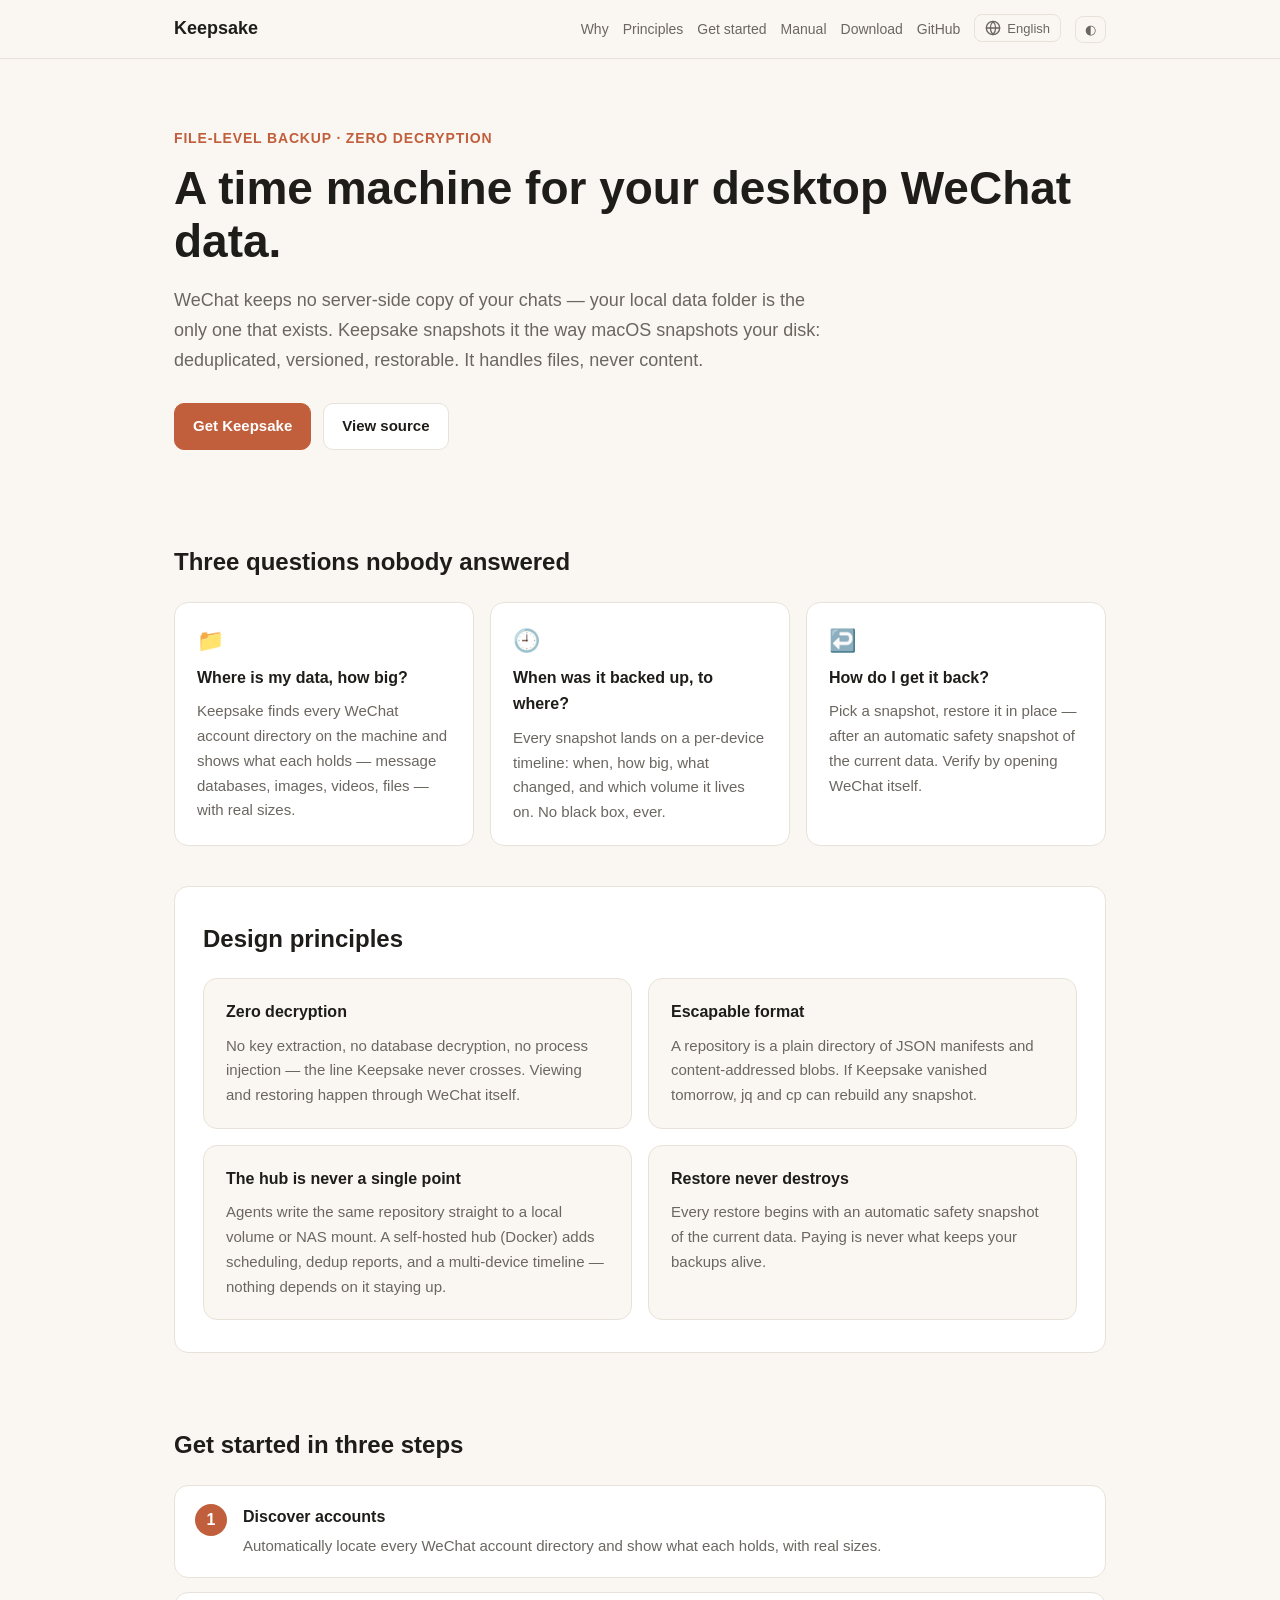
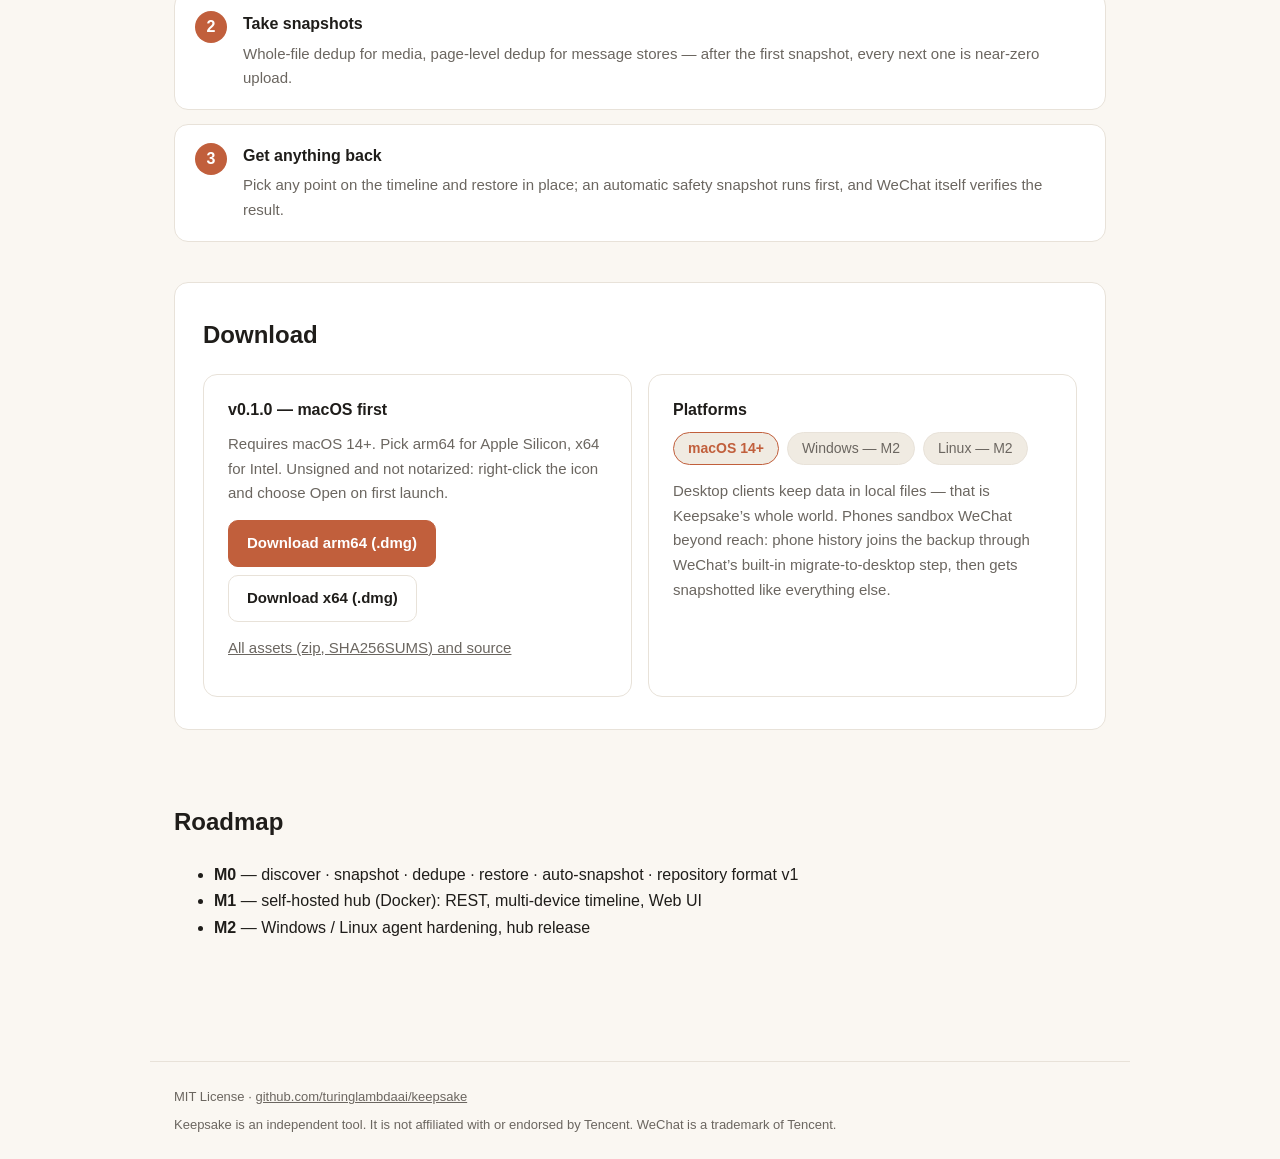
==== commit 445b00df: "release: v0.1.0 — macOS-first first release - CHANGELOG: 0.x epoch statement; [Unreleased] becomes [" ====
--- a/site/index.html
+++ b/site/index.html
@@ -25,6 +25,7 @@
       <a href="#questions" data-i18n="nav.questions">为什么需要</a>
       <a href="#principles" data-i18n="nav.principles">设计原则</a>
       <a href="#start" data-i18n="nav.start">三步开始</a>
+      <a href="guide.html" data-i18n="nav.guide">手册</a>
       <a href="#download" data-i18n="nav.download">下载</a>
       <a href="https://github.com/turinglambdaai/keepsake" data-i18n="nav.github">GitHub</a>
       <div class="lang-dropdown-wrapper">
@@ -131,19 +132,20 @@
     <h2 data-i18n="download-title">下载</h2>
     <div class="dl-grid">
       <div class="dl-card">
-        <h3 data-i18n="dl-soon-title">早期开发中</h3>
-        <p data-i18n="dl-soon-body">1.0 尚未发布。先从源码构建，或 Watch Releases 等首个安装包：</p>
-        <div class="code">git clone https://github.com/turinglambdaai/keepsake
-cd keepsake && raco pkg install --auto --no-docs crypto
-racket app/cli.rkt discover</div>
-        <a class="btn btn-primary" href="https://github.com/turinglambdaai/keepsake/releases" data-i18n="dl-releases">Releases 页面</a>
+        <h3 data-i18n="dl-v010-title">v0.1.0 — macOS 首发</h3>
+        <p data-i18n="dl-v010-body">需要 macOS 14+。Apple Silicon 选 arm64，Intel 选 x64。未签名公证：首次打开右键点图标，选「打开」。</p>
+        <p class="platform-row">
+          <a class="btn btn-primary" href="https://github.com/turinglambdaai/keepsake/releases/download/v0.1.0/keepsake-0.1.0-macos-arm64.dmg" data-i18n="dl-arm64">下载 arm64 (.dmg)</a>
+          <a class="btn btn-secondary" href="https://github.com/turinglambdaai/keepsake/releases/download/v0.1.0/keepsake-0.1.0-macos-x64.dmg" data-i18n="dl-x64">下载 x64 (.dmg)</a>
+        </p>
+        <p><a class="muted" href="https://github.com/turinglambdaai/keepsake/releases/tag/v0.1.0" data-i18n="dl-all">全部资产（zip、SHA256SUMS）与源码</a></p>
       </div>
       <div class="dl-card">
         <h3 data-i18n="dl-platforms-title">平台</h3>
         <p class="platform-row">
-          <span class="chip ok">macOS</span>
-          <span class="chip ok">Windows</span>
-          <span class="chip ok">Linux</span>
+          <span class="chip ok">macOS 14+</span>
+          <span class="chip">Windows — M2</span>
+          <span class="chip">Linux — M2</span>
         </p>
         <p class="muted" data-i18n="dl-platforms-body">
           手机端被平台沙盒锁住：手机历史通过微信自带的「迁移到电脑」进入桌面端后，再被快照覆盖。
@@ -172,7 +174,7 @@
   var I18N = {
     en: {
       'nav.questions': 'Why', 'nav.principles': 'Principles', 'nav.start': 'Get started',
-      'nav.download': 'Download', 'nav.github': 'GitHub',
+      'nav.guide': 'Manual', 'nav.download': 'Download', 'nav.github': 'GitHub',
       'kicker': 'file-level backup · zero decryption',
       'hero-title': 'A time machine for your desktop WeChat data.',
       'hero-lede': "WeChat keeps no server-side copy of your chats — your local data folder is the only one that exists. Keepsake snapshots it the way macOS snapshots your disk: deduplicated, versioned, restorable. It handles files, never content.",
@@ -201,9 +203,11 @@
       's3-title': 'Get anything back',
       's3-body': 'Pick any point on the timeline and restore in place; an automatic safety snapshot runs first, and WeChat itself verifies the result.',
       'download-title': 'Download',
-      'dl-soon-title': 'Early development',
-      'dl-soon-body': '1.0 is not out yet. Build from source for now, or watch Releases for the first installer:',
-      'dl-releases': 'Releases page',
+      'dl-v010-title': 'v0.1.0 — macOS first',
+      'dl-v010-body': 'Requires macOS 14+. Pick arm64 for Apple Silicon, x64 for Intel. Unsigned and not notarized: right-click the icon and choose Open on first launch.',
+      'dl-arm64': 'Download arm64 (.dmg)',
+      'dl-x64': 'Download x64 (.dmg)',
+      'dl-all': 'All assets (zip, SHA256SUMS) and source',
       'dl-platforms-title': 'Platforms',
       'dl-platforms-body': 'Desktop clients keep data in local files — that is Keepsake\u2019s whole world. Phones sandbox WeChat beyond reach: phone history joins the backup through WeChat\u2019s built-in migrate-to-desktop step, then gets snapshotted like everything else.',
       'roadmap-title': 'Roadmap',
@@ -214,7 +218,7 @@
     },
     zh: {
       'nav.questions': '为什么需要', 'nav.principles': '设计原则', 'nav.start': '三步开始',
-      'nav.download': '下载', 'nav.github': 'GitHub',
+      'nav.guide': '手册', 'nav.download': '下载', 'nav.github': 'GitHub',
       'kicker': '文件级备份 · 零解密',
       'hero-title': '桌面微信数据的时光机。',
       'hero-lede': '微信不在服务器上保存聊天记录——你本地的数据目录就是世上唯一一份。Keepsake 像 macOS 给磁盘拍快照那样给它拍快照：去重、多版本、可恢复。只处理文件，不碰内容。',
@@ -243,9 +247,11 @@
       's3-title': '随时找回',
       's3-body': '从时间线选任意时点一键恢复；恢复前自动保险，打开微信即可验收。',
       'download-title': '下载',
-      'dl-soon-title': '早期开发中',
-      'dl-soon-body': '1.0 尚未发布。先从源码构建，或 Watch Releases 等首个安装包：',
-      'dl-releases': 'Releases 页面',
+      'dl-v010-title': 'v0.1.0 — macOS 首发',
+      'dl-v010-body': '需要 macOS 14+。Apple Silicon 选 arm64，Intel 选 x64。未签名公证：首次打开右键点图标，选「打开」。',
+      'dl-arm64': '下载 arm64 (.dmg)',
+      'dl-x64': '下载 x64 (.dmg)',
+      'dl-all': '全部资产（zip、SHA256SUMS）与源码',
       'dl-platforms-title': '平台',
       'dl-platforms-body': '手机端被平台沙盒锁住：手机历史通过微信自带的「迁移到电脑」进入桌面端后，再被快照覆盖。',
       'roadmap-title': '路线图',
